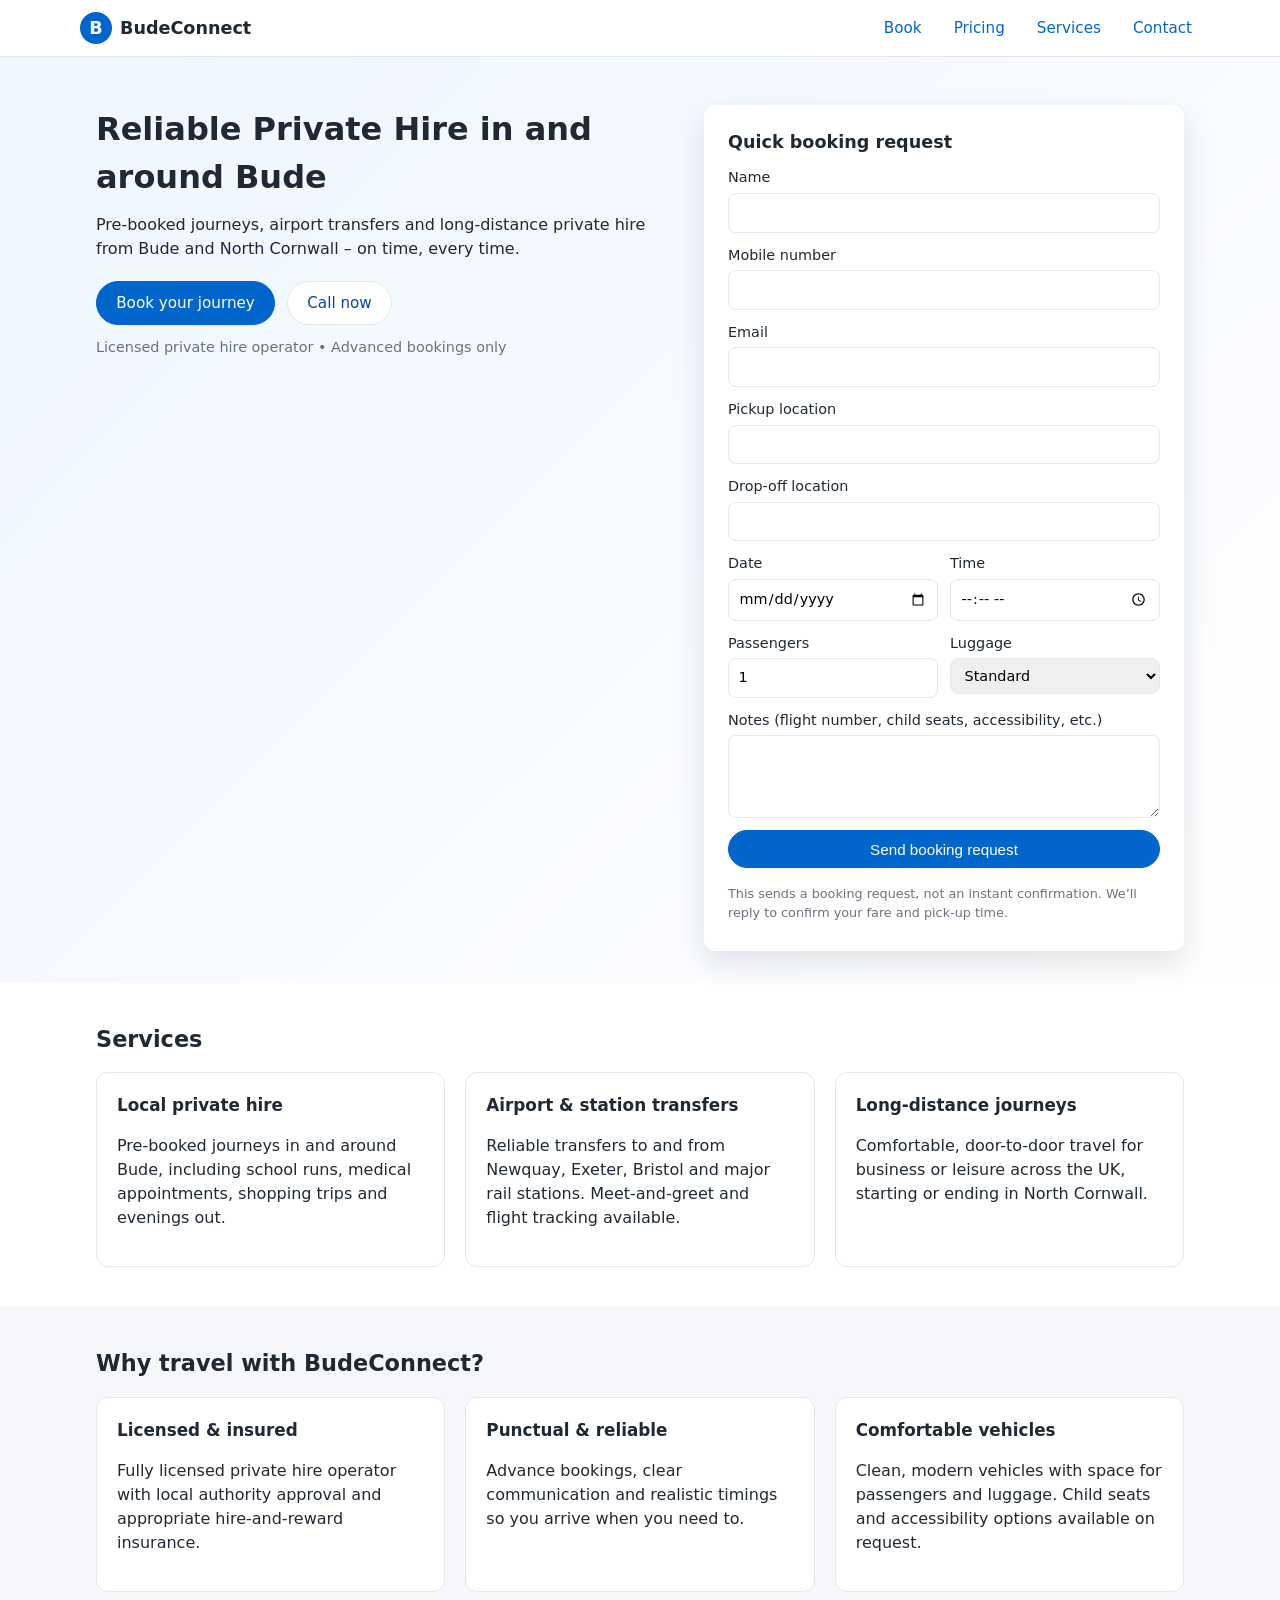
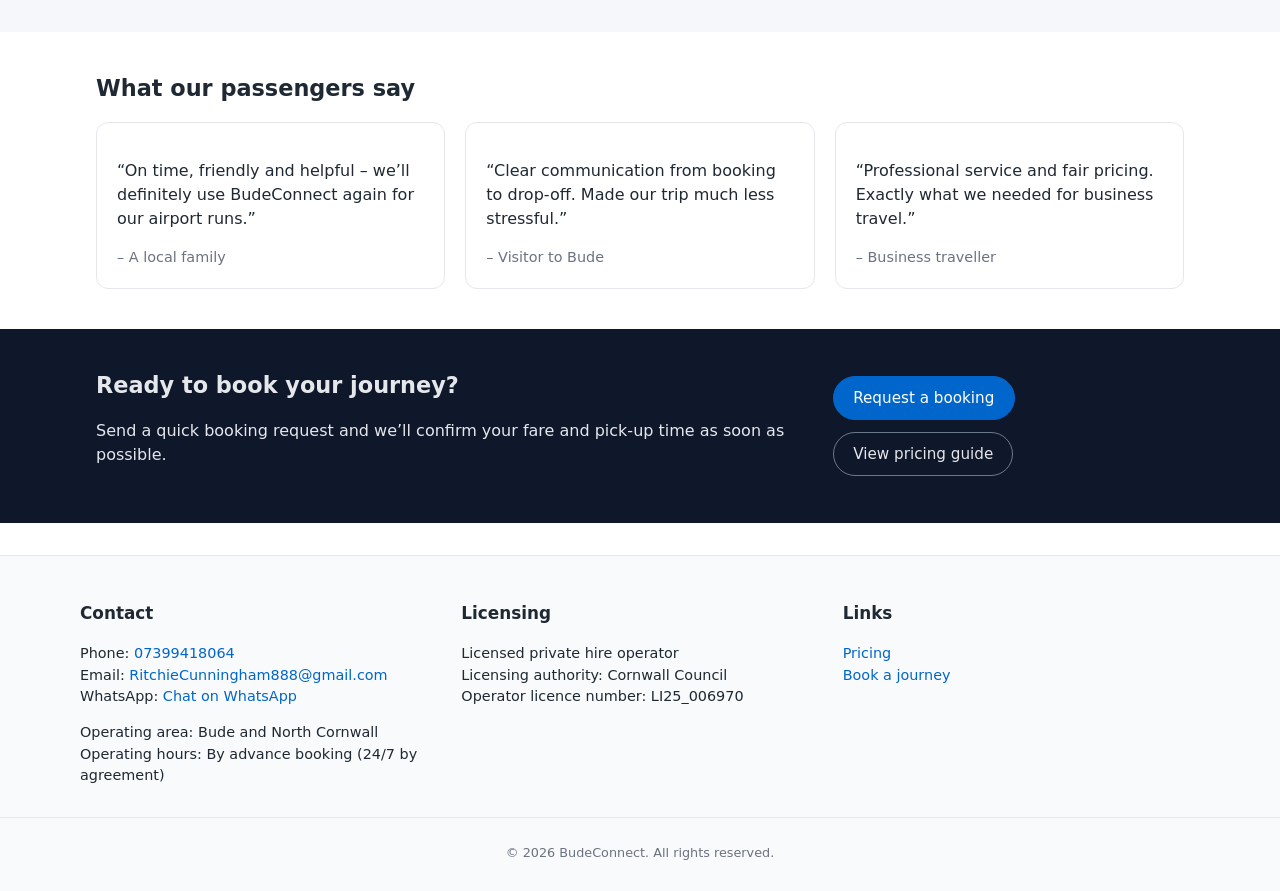
==== index.html @ 17c4858b "Initial Website" ====
<!DOCTYPE html>
<html lang="en">
<head>
  <meta charset="UTF-8">
  <title>BudeConnect | Private Hire & Airport Transfers</title>
  <meta name="viewport" content="width=device-width, initial-scale=1">
  <meta name="description" content="BudeConnect provides reliable, pre-booked private hire and airport transfers from Bude and North Cornwall.">
  <link rel="stylesheet" href="assets/styles.css">
</head>
<body>
  <header class="site-header">
    <div class="container header-inner">
      <div class="logo">
        <span class="logo-mark">B</span>
        <span class="logo-text">BudeConnect</span>
      </div>
      <nav class="nav">
        <a href="#booking">Book</a>
        <a href="pricing.html">Pricing</a>
        <a href="#services">Services</a>
        <a href="#contact">Contact</a>
      </nav>
    </div>
  </header>

  <main>
    <!-- Hero -->
    <section class="hero">
      <div class="container hero-inner">
        <div class="hero-copy">
          <h1>Reliable Private Hire in and around Bude</h1>
          <p>
            Pre-booked journeys, airport transfers and long-distance private hire from Bude and North Cornwall – on time, every time.
          </p>
          <div class="hero-actions">
            <a class="btn primary" href="#booking">Book your journey</a>
            <a class="btn secondary" href="tel:07 39941 8064">Call now</a>
          </div>
          <p class="hero-meta">
            Licensed private hire operator • Advanced bookings only
          </p>
        </div>
        <div class="hero-panel">
          <h2>Quick booking request</h2>
          <form class="booking-form" id="booking" action="https://formspree.io/f/xaqpllnl" method="POST">
            <label>
              Name
              <input type="text" name="name" required>
            </label>
            <label>
              Mobile number
              <input type="tel" name="phone" required>
            </label>
            <label>
              Email
              <input type="email" name="email" required>
            </label>
            <label>
              Pickup location
              <input type="text" name="pickup" required>
            </label>
            <label>
              Drop-off location
              <input type="text" name="dropoff" required>
            </label>
            <div class="form-row">
              <label>
                Date
                <input type="date" name="date" required>
              </label>
              <label>
                Time
                <input type="time" name="time" required>
              </label>
            </div>
            <div class="form-row">
              <label>
                Passengers
                <input type="number" name="passengers" min="1" max="8" value="1" required>
              </label>
              <label>
                Luggage
                <select name="luggage">
                  <option value="light">Light</option>
                  <option value="standard" selected>Standard</option>
                  <option value="heavy">Heavy</option>
                </select>
              </label>
            </div>
            <label>
              Notes (flight number, child seats, accessibility, etc.)
              <textarea name="notes" rows="3"></textarea>
            </label>
            <button type="submit" class="btn primary full-width">Send booking request</button>
            <p class="form-help">
              This sends a booking request, not an instant confirmation. We’ll reply to confirm your fare and pick‑up time.
            </p>
          </form>
        </div>
      </div>
    </section>

    <!-- Services -->
    <section class="section" id="services">
      <div class="container">
        <h2>Services</h2>
        <div class="grid three">
          <div class="card">
            <h3>Local private hire</h3>
            <p>
              Pre-booked journeys in and around Bude, including school runs, medical appointments, shopping trips and evenings out.
            </p>
          </div>
          <div class="card">
            <h3>Airport & station transfers</h3>
            <p>
              Reliable transfers to and from Newquay, Exeter, Bristol and major rail stations. Meet-and-greet and flight tracking available.
            </p>
          </div>
          <div class="card">
            <h3>Long-distance journeys</h3>
            <p>
              Comfortable, door-to-door travel for business or leisure across the UK, starting or ending in North Cornwall.
            </p>
          </div>
        </div>
      </div>
    </section>

    <!-- Why BudeConnect -->
    <section class="section alt">
      <div class="container">
        <h2>Why travel with BudeConnect?</h2>
        <div class="grid three">
          <div class="card">
            <h3>Licensed & insured</h3>
            <p>
              Fully licensed private hire operator with local authority approval and appropriate hire-and-reward insurance.
            </p>
          </div>
          <div class="card">
            <h3>Punctual & reliable</h3>
            <p>
              Advance bookings, clear communication and realistic timings so you arrive when you need to.
            </p>
          </div>
          <div class="card">
            <h3>Comfortable vehicles</h3>
            <p>
              Clean, modern vehicles with space for passengers and luggage. Child seats and accessibility options available on request.
            </p>
          </div>
        </div>
      </div>
    </section>

    <!-- Reviews -->
    <section class="section">
      <div class="container">
        <h2>What our passengers say</h2>
        <div class="grid three">
          <div class="card quote">
            <p>“On time, friendly and helpful – we’ll definitely use BudeConnect again for our airport runs.”</p>
            <span class="quote-name">– A local family</span>
          </div>
          <div class="card quote">
            <p>“Clear communication from booking to drop-off. Made our trip much less stressful.”</p>
            <span class="quote-name">– Visitor to Bude</span>
          </div>
          <div class="card quote">
            <p>“Professional service and fair pricing. Exactly what we needed for business travel.”</p>
            <span class="quote-name">– Business traveller</span>
          </div>
        </div>
      </div>
    </section>

    <!-- Call to action -->
    <section class="section cta">
      <div class="container cta-inner">
        <div>
          <h2>Ready to book your journey?</h2>
          <p>
            Send a quick booking request and we’ll confirm your fare and pick-up time as soon as possible.
          </p>
        </div>
        <div class="cta-actions">
          <a class="btn primary" href="#booking">Request a booking</a>
          <a class="btn secondary" href="pricing.html">View pricing guide</a>
        </div>
      </div>
    </section>
  </main>

  <footer class="site-footer" id="contact">
    <div class="container footer-inner">
      <div>
        <h3>Contact</h3>
        <p>
          Phone: <a href="tel:07 39941 8064">07399418064</a><br>
          Email: <a href="mailto:RitchieCunningham888@gmail.com">RitchieCunningham888@gmail.com</a><br>
          WhatsApp: <a href="https://wa.me/07399418064">Chat on WhatsApp</a>
        </p>
        <p>
          Operating area: Bude and North Cornwall<br>
          Operating hours: By advance booking (24/7 by agreement)
        </p>
      </div>
      <div>
        <h3>Licensing</h3>
        <p>
          Licensed private hire operator<br>
          Licensing authority: Cornwall Council<br>
          Operator licence number: LI25_006970
        </p>
      </div>
      <div>
        <h3>Links</h3>
        <p>
          <a href="pricing.html">Pricing</a><br>
          <a href="#booking">Book a journey</a>
        </p>
      </div>
    </div>
    <div class="footer-bottom">
      <p>&copy; <span id="year"></span> BudeConnect. All rights reserved.</p>
    </div>
    <script>
      document.getElementById('year').textContent = new Date().getFullYear();
    </script>
  </footer>
</body>
</html>
---- assets/styles.css ----
:root {
  --brand: #0066cc;
  --brand-dark: #004a94;
  --accent: #f4b000;
  --bg: #f5f7fa;
  --text: #1f2933;
  --muted: #6b7280;
  --card-bg: #ffffff;
  --border: #e5e7eb;
}

*,
*::before,
*::after {
  box-sizing: border-box;
}

body {
  margin: 0;
  font-family: system-ui, -apple-system, BlinkMacSystemFont, "Segoe UI", sans-serif;
  color: var(--text);
  background: #ffffff;
  line-height: 1.5;
}

a {
  color: var(--brand);
  text-decoration: none;
}

a:hover {
  text-decoration: underline;
}

img {
  max-width: 100%;
  height: auto;
}

/* Layout */
.container {
  width: 100%;
  max-width: 1120px;
  margin: 0 auto;
  padding: 0 1rem;
}

/* Header */
.site-header {
  border-bottom: 1px solid var(--border);
  background: #ffffffcc;
  backdrop-filter: blur(8px);
  position: sticky;
  top: 0;
  z-index: 10;
}

.header-inner {
  display: flex;
  align-items: center;
  justify-content: space-between;
  padding: 0.75rem 0;
}

.logo {
  display: flex;
  align-items: center;
  gap: 0.5rem;
  font-weight: 600;
  font-size: 1.1rem;
}

.logo-mark {
  background: var(--brand);
  color: #ffffff;
  width: 32px;
  height: 32px;
  display: inline-flex;
  align-items: center;
  justify-content: center;
  border-radius: 999px;
}

.nav {
  display: flex;
  gap: 1rem;
  align-items: center;
  font-size: 0.95rem;
}

.nav a {
  padding: 0.25rem 0.5rem;
  border-radius: 999px;
}

.nav a.active,
.nav a:hover {
  background: var(--bg);
}

/* Hero */
.hero {
  background: linear-gradient(135deg, #eff6ff, #ffffff);
  padding: 3rem 0 2rem;
}

.hero-inner {
  display: grid;
  grid-template-columns: minmax(0, 1.2fr) minmax(0, 1fr);
  gap: 2rem;
  align-items: flex-start;
}

.hero h1 {
  font-size: 2rem;
  margin: 0 0 0.75rem;
}

.hero p {
  margin: 0.25rem 0;
}

.hero-actions {
  margin: 1.25rem 0 0.75rem;
  display: flex;
  flex-wrap: wrap;
  gap: 0.75rem;
}

.hero-meta {
  font-size: 0.9rem;
  color: var(--muted);
}

/* Buttons */
.btn {
  display: inline-flex;
  align-items: center;
  justify-content: center;
  padding: 0.6rem 1.2rem;
  border-radius: 999px;
  border: 1px solid transparent;
  font-size: 0.95rem;
  font-weight: 500;
  cursor: pointer;
}

.btn.primary {
  background: var(--brand);
  color: #ffffff;
  border-color: var(--brand);
}

.btn.primary:hover {
  background: var(--brand-dark);
  border-color: var(--brand-dark);
}

.btn.secondary {
  background: #ffffff;
  color: var(--brand-dark);
  border-color: var(--border);
}

.btn.secondary:hover {
  background: var(--bg);
}

.btn.full-width {
  width: 100%;
}

/* Booking form */
.hero-panel {
  background: #ffffff;
  border-radius: 0.75rem;
  box-shadow: 0 12px 30px rgba(15, 23, 42, 0.12);
  padding: 1.5rem;
}

.hero-panel h2 {
  margin-top: 0;
  margin-bottom: 0.75rem;
  font-size: 1.1rem;
}

.booking-form {
  display: flex;
  flex-direction: column;
  gap: 0.75rem;
  margin-top: 0.5rem;
}

label {
  display: flex;
  flex-direction: column;
  gap: 0.25rem;
  font-size: 0.9rem;
}

input,
select,
textarea {
  border-radius: 0.5rem;
  border: 1px solid var(--border);
  padding: 0.5rem 0.6rem;
  font: inherit;
}

input:focus,
select:focus,
textarea:focus {
  outline: none;
  border-color: var(--brand);
  box-shadow: 0 0 0 1px rgba(37, 99, 235, 0.15);
}

.form-row {
  display: flex;
  gap: 0.75rem;
}

.form-row > * {
  flex: 1;
}

.form-help {
  font-size: 0.8rem;
  color: var(--muted);
  margin: 0.25rem 0 0;
}

/* Sections */
.section {
  padding: 2.5rem 0;
}

.section.alt {
  background: var(--bg);
}

.section h2 {
  margin-top: 0;
  margin-bottom: 1rem;
  font-size: 1.4rem;
}

/* Grid & cards */
.grid {
  display: grid;
  gap: 1.25rem;
}

.grid.three {
  grid-template-columns: repeat(auto-fit, minmax(220px, 1fr));
}

.card {
  background: var(--card-bg);
  border-radius: 0.75rem;
  padding: 1.25rem;
  border: 1px solid var(--border);
}

.card h3 {
  margin-top: 0;
  margin-bottom: 0.5rem;
  font-size: 1.05rem;
}

.card.quote {
  position: relative;
}

.card.quote::before {
  content: "“";
  position: absolute;
  font-size: 3rem;
  color: var(--bg);
  top: -0.75rem;
  left: 0.5rem;
  z-index: -1;
}

.quote-name {
  display: block;
  margin-top: 0.75rem;
  font-size: 0.9rem;
  color: var(--muted);
}

/* Lists */
.list {
  padding-left: 1.1rem;
}

.list li {
  margin-bottom: 0.35rem;
}

/* Table */
.table {
  width: 100%;
  border-radius: 0.75rem;
  border: 1px solid var(--border);
  overflow: hidden;
  margin: 1rem 0;
}

.table-row {
  display: grid;
  grid-template-columns: 1.2fr 0.8fr 1.6fr;
}

.table-row > div {
  padding: 0.6rem 0.75rem;
  border-bottom: 1px solid var(--border);
  font-size: 0.9rem;
}

.table-header {
  background: var(--bg);
  font-weight: 600;
}

.table-row:last-child > div {
  border-bottom: none;
}

/* CTA */
.section.cta {
  background: #0f172a;
  color: #e5e7eb;
}

.cta-inner {
  display: flex;
  align-items: center;
  justify-content: space-between;
  gap: 1.25rem;
}

.cta-actions {
  display: flex;
  gap: 0.75rem;
  flex-wrap: wrap;
}

.section.cta .btn.secondary {
  background: transparent;
  color: #e5e7eb;
  border-color: rgba(148, 163, 184, 0.7);
}

.section.cta .btn.secondary:hover {
  background: rgba(15, 23, 42, 0.6);
}

/* Footer */
.site-footer {
  border-top: 1px solid var(--border);
  background: #f9fafb;
  margin-top: 2rem;
}

.footer-inner {
  display: grid;
  grid-template-columns: repeat(auto-fit, minmax(220px, 1fr));
  gap: 1.5rem;
  padding: 1.75rem 0 1rem;
  font-size: 0.9rem;
}

.footer-bottom {
  border-top: 1px solid var(--border);
  text-align: center;
  padding: 0.75rem 1rem 1rem;
  font-size: 0.8rem;
  color: var(--muted);
}

.muted {
  color: var(--muted);
}

/* Responsive */
@media (max-width: 800px) {
  .hero-inner {
    grid-template-columns: 1fr;
  }

  .hero {
    padding-top: 1.5rem;
  }

  .header-inner {
    flex-direction: column;
    align-items: flex-start;
    gap: 0.5rem;
  }

  .cta-inner {
    flex-direction: column;
    align-items: flex-start;
  }

  .nav {
    flex-wrap: wrap;
  }

  .form-row {
    flex-direction: column;
  }

  .table-row {
    grid-template-columns: 1.1fr 0.9fr 1.5fr;
  }
}
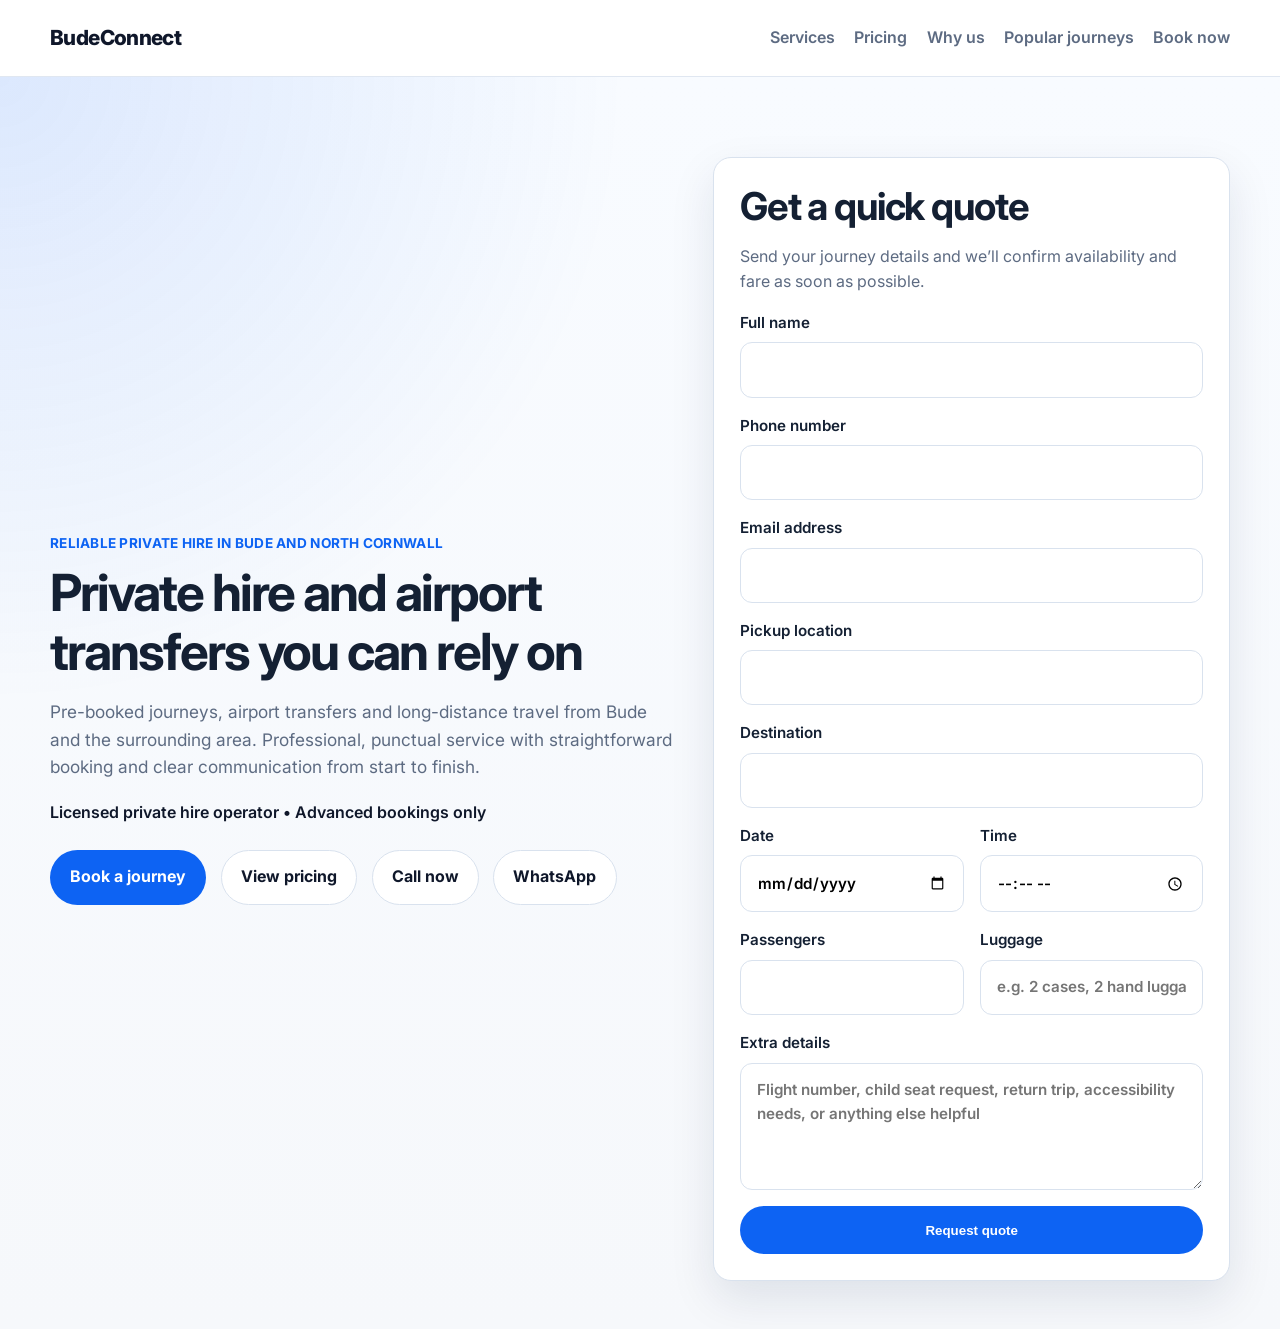
==== commit e6ac2ba2: "Add files via upload" ====
--- a/index.html
+++ b/index.html
@@ -1,233 +1,110 @@
 <!DOCTYPE html>
 <html lang="en">
 <head>
-  <meta charset="UTF-8">
-  <title>BudeConnect | Private Hire & Airport Transfers</title>
-  <meta name="viewport" content="width=device-width, initial-scale=1">
-  <meta name="description" content="BudeConnect provides reliable, pre-booked private hire and airport transfers from Bude and North Cornwall.">
-  <link rel="stylesheet" href="assets/styles.css">
+  <meta charset="UTF-8" />
+  <meta name="viewport" content="width=device-width, initial-scale=1.0" />
+  <title>BudeConnect | Private Hire & Airport Transfers in Bude</title>
+  <meta name="description" content="BudeConnect provides reliable private hire, airport transfers and long-distance journeys from Bude and North Cornwall. Pre-booked travel with professional service." />
+  <link rel="preconnect" href="https://fonts.googleapis.com">
+  <link rel="preconnect" href="https://fonts.gstatic.com" crossorigin>
+  <link href="https://fonts.googleapis.com/css2?family=Inter:wght@400;500;600;700;800&display=swap" rel="stylesheet">
+  <link rel="stylesheet" href="assets/styles.css" />
 </head>
 <body>
   <header class="site-header">
-    <div class="container header-inner">
-      <div class="logo">
-        <span class="logo-mark">B</span>
-        <span class="logo-text">BudeConnect</span>
-      </div>
-      <nav class="nav">
-        <a href="#booking">Book</a>
+    <div class="container nav">
+      <a href="index.html" class="logo">BudeConnect</a>
+      <nav>
+        <a href="#services">Services</a>
         <a href="pricing.html">Pricing</a>
-        <a href="#services">Services</a>
-        <a href="#contact">Contact</a>
+        <a href="#why-us">Why us</a>
+        <a href="#journeys">Popular journeys</a>
+        <a href="#booking">Book now</a>
       </nav>
     </div>
   </header>
 
   <main>
-    <!-- Hero -->
     <section class="hero">
-      <div class="container hero-inner">
+      <div class="container hero-grid">
         <div class="hero-copy">
-          <h1>Reliable Private Hire in and around Bude</h1>
-          <p>
-            Pre-booked journeys, airport transfers and long-distance private hire from Bude and North Cornwall – on time, every time.
+          <p class="eyebrow">Reliable private hire in Bude and North Cornwall</p>
+          <h1>Private hire and airport transfers you can rely on</h1>
+          <p class="hero-text">
+            Pre-booked journeys, airport transfers and long-distance travel from Bude and the surrounding area.
+            Professional, punctual service with straightforward booking and clear communication from start to finish.
           </p>
+          <p class="hero-note">Licensed private hire operator • Advanced bookings only</p>
+
           <div class="hero-actions">
-            <a class="btn primary" href="#booking">Book your journey</a>
-            <a class="btn secondary" href="tel:07 39941 8064">Call now</a>
+            <a class="btn btn-primary" href="#booking">Book a journey</a>
+            <a class="btn btn-secondary" href="pricing.html">View pricing</a>
+            <a class="btn btn-secondary" href="tel:07399418064">Call now</a>
+            <a class="btn btn-secondary" href="https://wa.me/447399418064">WhatsApp</a>
           </div>
-          <p class="hero-meta">
-            Licensed private hire operator • Advanced bookings only
-          </p>
         </div>
-        <div class="hero-panel">
-          <h2>Quick booking request</h2>
-          <form class="booking-form" id="booking" action="https://formspree.io/f/xaqpllnl" method="POST">
+
+        <div class="booking-card" id="booking">
+          <h2>Get a quick quote</h2>
+          <p>Send your journey details and we’ll confirm availability and fare as soon as possible.</p>
+
+          <form action="https://formspree.io/f/xaqpllnl" method="POST" class="booking-form">
             <label>
-              Name
+              Full name
               <input type="text" name="name" required>
             </label>
+
             <label>
-              Mobile number
+              Phone number
               <input type="tel" name="phone" required>
             </label>
+
             <label>
-              Email
-              <input type="email" name="email" required>
+              Email address
+              <input type="email" name="email">
             </label>
+
             <label>
               Pickup location
               <input type="text" name="pickup" required>
             </label>
+
             <label>
-              Drop-off location
-              <input type="text" name="dropoff" required>
+              Destination
+              <input type="text" name="destination" required>
             </label>
+
             <div class="form-row">
               <label>
                 Date
                 <input type="date" name="date" required>
               </label>
+
               <label>
                 Time
                 <input type="time" name="time" required>
               </label>
             </div>
+
             <div class="form-row">
               <label>
                 Passengers
-                <input type="number" name="passengers" min="1" max="8" value="1" required>
+                <input type="number" name="passengers" min="1" max="8" required>
               </label>
+
               <label>
                 Luggage
-                <select name="luggage">
-                  <option value="light">Light</option>
-                  <option value="standard" selected>Standard</option>
-                  <option value="heavy">Heavy</option>
-                </select>
+                <input type="text" name="luggage" placeholder="e.g. 2 cases, 2 hand luggage">
               </label>
             </div>
+
             <label>
-              Notes (flight number, child seats, accessibility, etc.)
-              <textarea name="notes" rows="3"></textarea>
+              Extra details
+              <textarea name="message" rows="4" placeholder="Flight number, child seat request, return trip, accessibility needs, or anything else helpful"></textarea>
             </label>
-            <button type="submit" class="btn primary full-width">Send booking request</button>
-            <p class="form-help">
-              This sends a booking request, not an instant confirmation. We’ll reply to confirm your fare and pick‑up time.
-            </p>
+
+            <button type="submit" class="btn btn-primary btn-full">Request quote</button>
           </form>
         </div>
       </div>
-    </section>
-
-    <!-- Services -->
-    <section class="section" id="services">
-      <div class="container">
-        <h2>Services</h2>
-        <div class="grid three">
-          <div class="card">
-            <h3>Local private hire</h3>
-            <p>
-              Pre-booked journeys in and around Bude, including school runs, medical appointments, shopping trips and evenings out.
-            </p>
-          </div>
-          <div class="card">
-            <h3>Airport & station transfers</h3>
-            <p>
-              Reliable transfers to and from Newquay, Exeter, Bristol and major rail stations. Meet-and-greet and flight tracking available.
-            </p>
-          </div>
-          <div class="card">
-            <h3>Long-distance journeys</h3>
-            <p>
-              Comfortable, door-to-door travel for business or leisure across the UK, starting or ending in North Cornwall.
-            </p>
-          </div>
-        </div>
-      </div>
-    </section>
-
-    <!-- Why BudeConnect -->
-    <section class="section alt">
-      <div class="container">
-        <h2>Why travel with BudeConnect?</h2>
-        <div class="grid three">
-          <div class="card">
-            <h3>Licensed & insured</h3>
-            <p>
-              Fully licensed private hire operator with local authority approval and appropriate hire-and-reward insurance.
-            </p>
-          </div>
-          <div class="card">
-            <h3>Punctual & reliable</h3>
-            <p>
-              Advance bookings, clear communication and realistic timings so you arrive when you need to.
-            </p>
-          </div>
-          <div class="card">
-            <h3>Comfortable vehicles</h3>
-            <p>
-              Clean, modern vehicles with space for passengers and luggage. Child seats and accessibility options available on request.
-            </p>
-          </div>
-        </div>
-      </div>
-    </section>
-
-    <!-- Reviews -->
-    <section class="section">
-      <div class="container">
-        <h2>What our passengers say</h2>
-        <div class="grid three">
-          <div class="card quote">
-            <p>“On time, friendly and helpful – we’ll definitely use BudeConnect again for our airport runs.”</p>
-            <span class="quote-name">– A local family</span>
-          </div>
-          <div class="card quote">
-            <p>“Clear communication from booking to drop-off. Made our trip much less stressful.”</p>
-            <span class="quote-name">– Visitor to Bude</span>
-          </div>
-          <div class="card quote">
-            <p>“Professional service and fair pricing. Exactly what we needed for business travel.”</p>
-            <span class="quote-name">– Business traveller</span>
-          </div>
-        </div>
-      </div>
-    </section>
-
-    <!-- Call to action -->
-    <section class="section cta">
-      <div class="container cta-inner">
-        <div>
-          <h2>Ready to book your journey?</h2>
-          <p>
-            Send a quick booking request and we’ll confirm your fare and pick-up time as soon as possible.
-          </p>
-        </div>
-        <div class="cta-actions">
-          <a class="btn primary" href="#booking">Request a booking</a>
-          <a class="btn secondary" href="pricing.html">View pricing guide</a>
-        </div>
-      </div>
-    </section>
-  </main>
-
-  <footer class="site-footer" id="contact">
-    <div class="container footer-inner">
-      <div>
-        <h3>Contact</h3>
-        <p>
-          Phone: <a href="tel:07 39941 8064">07399418064</a><br>
-          Email: <a href="mailto:RitchieCunningham888@gmail.com">RitchieCunningham888@gmail.com</a><br>
-          WhatsApp: <a href="https://wa.me/07399418064">Chat on WhatsApp</a>
-        </p>
-        <p>
-          Operating area: Bude and North Cornwall<br>
-          Operating hours: By advance booking (24/7 by agreement)
-        </p>
-      </div>
-      <div>
-        <h3>Licensing</h3>
-        <p>
-          Licensed private hire operator<br>
-          Licensing authority: Cornwall Council<br>
-          Operator licence number: LI25_006970
-        </p>
-      </div>
-      <div>
-        <h3>Links</h3>
-        <p>
-          <a href="pricing.html">Pricing</a><br>
-          <a href="#booking">Book a journey</a>
-        </p>
-      </div>
-    </div>
-    <div class="footer-bottom">
-      <p>&copy; <span id="year"></span> BudeConnect. All rights reserved.</p>
-    </div>
-    <script>
-      document.getElementById('year').textContent = new Date().getFullYear();
-    </script>
-  </footer>
-</body>
-</html>
+    </sect
--- a/assets/styles.css
+++ b/assets/styles.css
@@ -1,418 +1,424 @@
 :root {
-  --brand: #0066cc;
-  --brand-dark: #004a94;
-  --accent: #f4b000;
-  --bg: #f5f7fa;
-  --text: #1f2933;
-  --muted: #6b7280;
-  --card-bg: #ffffff;
-  --border: #e5e7eb;
-}
-
-*,
-*::before,
-*::after {
+  --bg: #f6f8fb;
+  --surface: #ffffff;
+  --surface-alt: #eef3f9;
+  --text: #142033;
+  --muted: #5d6b82;
+  --primary: #0d63f3;
+  --primary-dark: #094fc5;
+  --accent: #0f172a;
+  --border: #d9e2ee;
+  --shadow: 0 18px 45px rgba(12, 30, 66, 0.10);
+  --radius: 18px;
+  --container: 1180px;
+}
+
+* {
   box-sizing: border-box;
+}
+
+html {
+  scroll-behavior: smooth;
 }
 
 body {
   margin: 0;
-  font-family: system-ui, -apple-system, BlinkMacSystemFont, "Segoe UI", sans-serif;
+  font-family: "Inter", sans-serif;
+  background: var(--bg);
   color: var(--text);
-  background: #ffffff;
-  line-height: 1.5;
+  line-height: 1.6;
 }
 
 a {
-  color: var(--brand);
+  color: inherit;
   text-decoration: none;
-}
-
-a:hover {
-  text-decoration: underline;
 }
 
 img {
   max-width: 100%;
-  height: auto;
-}
-
-/* Layout */
+  display: block;
+}
+
 .container {
-  width: 100%;
-  max-width: 1120px;
+  width: min(var(--container), calc(100% - 2rem));
   margin: 0 auto;
-  padding: 0 1rem;
-}
-
-/* Header */
+}
+
 .site-header {
-  border-bottom: 1px solid var(--border);
-  background: #ffffffcc;
-  backdrop-filter: blur(8px);
   position: sticky;
   top: 0;
-  z-index: 10;
-}
-
-.header-inner {
+  z-index: 100;
+  background: rgba(255, 255, 255, 0.92);
+  backdrop-filter: blur(12px);
+  border-bottom: 1px solid rgba(217, 226, 238, 0.8);
+}
+
+.nav {
+  min-height: 76px;
   display: flex;
   align-items: center;
   justify-content: space-between;
-  padding: 0.75rem 0;
+  gap: 1rem;
 }
 
 .logo {
+  font-size: 1.3rem;
+  font-weight: 800;
+  letter-spacing: -0.03em;
+  color: var(--accent);
+}
+
+nav {
   display: flex;
+  gap: 1.2rem;
+  flex-wrap: wrap;
+}
+
+nav a {
+  color: var(--muted);
+  font-weight: 600;
+}
+
+nav a:hover {
+  color: var(--primary);
+}
+
+.hero {
+  padding: 5rem 0 3rem;
+  background:
+    radial-gradient(circle at top left, rgba(13, 99, 243, 0.12), transparent 35%),
+    linear-gradient(180deg, #f8fbff 0%, #f6f8fb 100%);
+}
+
+.hero-small {
+  padding: 4rem 0 2.5rem;
+}
+
+.hero-grid {
+  display: grid;
+  grid-template-columns: 1.1fr 0.9fr;
+  gap: 2rem;
   align-items: center;
-  gap: 0.5rem;
+}
+
+.eyebrow {
+  margin: 0 0 0.5rem;
+  color: var(--primary);
+  font-weight: 700;
+  letter-spacing: 0.02em;
+  text-transform: uppercase;
+  font-size: 0.85rem;
+}
+
+h1, h2, h3, h4 {
+  line-height: 1.15;
+  margin-top: 0;
+}
+
+h1 {
+  font-size: clamp(2.3rem, 4vw, 4.2rem);
+  margin-bottom: 1rem;
+  letter-spacing: -0.04em;
+}
+
+h2 {
+  font-size: clamp(1.8rem, 3vw, 2.7rem);
+  margin-bottom: 1rem;
+  letter-spacing: -0.03em;
+}
+
+h3 {
+  font-size: 1.25rem;
+  margin-bottom: 0.65rem;
+}
+
+.hero-text,
+.section-heading p,
+.card p,
+.routes-note,
+.site-footer p,
+blockquote,
+.booking-card p {
+  color: var(--muted);
+}
+
+.hero-text {
+  font-size: 1.08rem;
+  max-width: 62ch;
+}
+
+.hero-note {
+  margin: 1.2rem 0 1.5rem;
   font-weight: 600;
-  font-size: 1.1rem;
-}
-
-.logo-mark {
-  background: var(--brand);
-  color: #ffffff;
-  width: 32px;
-  height: 32px;
-  display: inline-flex;
-  align-items: center;
-  justify-content: center;
-  border-radius: 999px;
-}
-
-.nav {
-  display: flex;
-  gap: 1rem;
-  align-items: center;
-  font-size: 0.95rem;
-}
-
-.nav a {
-  padding: 0.25rem 0.5rem;
-  border-radius: 999px;
-}
-
-.nav a.active,
-.nav a:hover {
-  background: var(--bg);
-}
-
-/* Hero */
-.hero {
-  background: linear-gradient(135deg, #eff6ff, #ffffff);
-  padding: 3rem 0 2rem;
-}
-
-.hero-inner {
-  display: grid;
-  grid-template-columns: minmax(0, 1.2fr) minmax(0, 1fr);
-  gap: 2rem;
-  align-items: flex-start;
-}
-
-.hero h1 {
-  font-size: 2rem;
-  margin: 0 0 0.75rem;
-}
-
-.hero p {
-  margin: 0.25rem 0;
-}
-
-.hero-actions {
-  margin: 1.25rem 0 0.75rem;
+  color: var(--accent);
+}
+
+.hero-actions,
+.cta-actions {
   display: flex;
   flex-wrap: wrap;
-  gap: 0.75rem;
-}
-
-.hero-meta {
-  font-size: 0.9rem;
-  color: var(--muted);
-}
-
-/* Buttons */
+  gap: 0.9rem;
+}
+
 .btn {
   display: inline-flex;
   align-items: center;
   justify-content: center;
-  padding: 0.6rem 1.2rem;
+  min-height: 48px;
+  padding: 0.85rem 1.2rem;
   border-radius: 999px;
+  font-weight: 700;
+  transition: 0.2s ease;
   border: 1px solid transparent;
+}
+
+.btn-primary {
+  background: var(--primary);
+  color: #fff;
+}
+
+.btn-primary:hover {
+  background: var(--primary-dark);
+  transform: translateY(-1px);
+}
+
+.btn-secondary {
+  background: #fff;
+  color: var(--accent);
+  border-color: var(--border);
+}
+
+.btn-secondary:hover {
+  border-color: var(--primary);
+  color: var(--primary);
+}
+
+.btn-full {
+  width: 100%;
+}
+
+.booking-card,
+.card,
+.route-card,
+.cta-box,
+.testimonials blockquote,
+.pricing-table-wrap {
+  background: var(--surface);
+  border: 1px solid var(--border);
+  border-radius: var(--radius);
+  box-shadow: var(--shadow);
+}
+
+.booking-card {
+  padding: 1.6rem;
+}
+
+.booking-form {
+  display: grid;
+  gap: 1rem;
+  margin-top: 1rem;
+}
+
+.booking-form label {
+  display: grid;
+  gap: 0.45rem;
   font-size: 0.95rem;
-  font-weight: 500;
-  cursor: pointer;
-}
-
-.btn.primary {
-  background: var(--brand);
-  color: #ffffff;
-  border-color: var(--brand);
-}
-
-.btn.primary:hover {
-  background: var(--brand-dark);
-  border-color: var(--brand-dark);
-}
-
-.btn.secondary {
-  background: #ffffff;
-  color: var(--brand-dark);
-  border-color: var(--border);
-}
-
-.btn.secondary:hover {
-  background: var(--bg);
-}
-
-.btn.full-width {
+  font-weight: 600;
+}
+
+.booking-form input,
+.booking-form textarea {
   width: 100%;
-}
-
-/* Booking form */
-.hero-panel {
-  background: #ffffff;
-  border-radius: 0.75rem;
-  box-shadow: 0 12px 30px rgba(15, 23, 42, 0.12);
+  padding: 0.9rem 1rem;
+  border-radius: 12px;
+  border: 1px solid var(--border);
+  font: inherit;
+  background: #fff;
+}
+
+.booking-form input:focus,
+.booking-form textarea:focus {
+  outline: none;
+  border-color: var(--primary);
+  box-shadow: 0 0 0 4px rgba(13, 99, 243, 0.12);
+}
+
+.form-row {
+  display: grid;
+  grid-template-columns: 1fr 1fr;
+  gap: 1rem;
+}
+
+.trust-strip {
+  padding: 0 0 1rem;
+}
+
+.trust-items {
+  display: grid;
+  grid-template-columns: repeat(4, 1fr);
+  gap: 1rem;
+}
+
+.trust-items div {
+  background: var(--surface);
+  border: 1px solid var(--border);
+  border-radius: 14px;
+  padding: 1rem;
+  text-align: center;
+  font-weight: 700;
+  color: var(--accent);
+}
+
+.section {
+  padding: 4.5rem 0;
+}
+
+.section.alt {
+  background: var(--surface-alt);
+}
+
+.section-heading {
+  max-width: 760px;
+  margin-bottom: 2rem;
+}
+
+.cards {
+  display: grid;
+  grid-template-columns: repeat(3, 1fr);
+  gap: 1.25rem;
+}
+
+.card {
   padding: 1.5rem;
 }
 
-.hero-panel h2 {
-  margin-top: 0;
-  margin-bottom: 0.75rem;
-  font-size: 1.1rem;
-}
-
-.booking-form {
+.route-grid {
+  display: grid;
+  grid-template-columns: repeat(3, 1fr);
+  gap: 1rem;
+}
+
+.route-card {
+  padding: 1.15rem;
+  font-weight: 700;
+  text-align: center;
+}
+
+.routes-note {
+  margin-top: 1rem;
+}
+
+.testimonials {
+  display: grid;
+  grid-template-columns: repeat(3, 1fr);
+  gap: 1.25rem;
+}
+
+.testimonials blockquote {
+  margin: 0;
+  padding: 1.5rem;
+  font-size: 1rem;
+}
+
+.pricing-table-wrap {
+  overflow-x: auto;
+}
+
+.pricing-table {
+  width: 100%;
+  border-collapse: collapse;
+  min-width: 700px;
+}
+
+.pricing-table th,
+.pricing-table td {
+  padding: 1rem 1.1rem;
+  text-align: left;
+  border-bottom: 1px solid var(--border);
+}
+
+.pricing-table th {
+  background: #f8fbff;
+  color: var(--accent);
+  font-size: 0.95rem;
+}
+
+.pricing-table td {
+  color: var(--muted);
+}
+
+.pricing-table tbody tr:hover {
+  background: #fafcff;
+}
+
+.cta-box {
+  padding: 2rem;
   display: flex;
-  flex-direction: column;
-  gap: 0.75rem;
-  margin-top: 0.5rem;
-}
-
-label {
-  display: flex;
-  flex-direction: column;
-  gap: 0.25rem;
-  font-size: 0.9rem;
-}
-
-input,
-select,
-textarea {
-  border-radius: 0.5rem;
-  border: 1px solid var(--border);
-  padding: 0.5rem 0.6rem;
-  font: inherit;
-}
-
-input:focus,
-select:focus,
-textarea:focus {
-  outline: none;
-  border-color: var(--brand);
-  box-shadow: 0 0 0 1px rgba(37, 99, 235, 0.15);
-}
-
-.form-row {
-  display: flex;
-  gap: 0.75rem;
-}
-
-.form-row > * {
-  flex: 1;
-}
-
-.form-help {
-  font-size: 0.8rem;
-  color: var(--muted);
-  margin: 0.25rem 0 0;
-}
-
-/* Sections */
-.section {
-  padding: 2.5rem 0;
-}
-
-.section.alt {
-  background: var(--bg);
-}
-
-.section h2 {
-  margin-top: 0;
-  margin-bottom: 1rem;
-  font-size: 1.4rem;
-}
-
-/* Grid & cards */
-.grid {
-  display: grid;
-  gap: 1.25rem;
-}
-
-.grid.three {
-  grid-template-columns: repeat(auto-fit, minmax(220px, 1fr));
-}
-
-.card {
-  background: var(--card-bg);
-  border-radius: 0.75rem;
-  padding: 1.25rem;
-  border: 1px solid var(--border);
-}
-
-.card h3 {
-  margin-top: 0;
-  margin-bottom: 0.5rem;
-  font-size: 1.05rem;
-}
-
-.card.quote {
-  position: relative;
-}
-
-.card.quote::before {
-  content: "“";
-  position: absolute;
-  font-size: 3rem;
-  color: var(--bg);
-  top: -0.75rem;
-  left: 0.5rem;
-  z-index: -1;
-}
-
-.quote-name {
-  display: block;
-  margin-top: 0.75rem;
-  font-size: 0.9rem;
-  color: var(--muted);
-}
-
-/* Lists */
-.list {
-  padding-left: 1.1rem;
-}
-
-.list li {
-  margin-bottom: 0.35rem;
-}
-
-/* Table */
-.table {
-  width: 100%;
-  border-radius: 0.75rem;
-  border: 1px solid var(--border);
-  overflow: hidden;
-  margin: 1rem 0;
-}
-
-.table-row {
-  display: grid;
-  grid-template-columns: 1.2fr 0.8fr 1.6fr;
-}
-
-.table-row > div {
-  padding: 0.6rem 0.75rem;
-  border-bottom: 1px solid var(--border);
-  font-size: 0.9rem;
-}
-
-.table-header {
-  background: var(--bg);
-  font-weight: 600;
-}
-
-.table-row:last-child > div {
-  border-bottom: none;
-}
-
-/* CTA */
-.section.cta {
+  justify-content: space-between;
+  align-items: center;
+  gap: 1.5rem;
+}
+
+.site-footer {
   background: #0f172a;
-  color: #e5e7eb;
-}
-
-.cta-inner {
-  display: flex;
-  align-items: center;
-  justify-content: space-between;
-  gap: 1.25rem;
-}
-
-.cta-actions {
-  display: flex;
-  gap: 0.75rem;
-  flex-wrap: wrap;
-}
-
-.section.cta .btn.secondary {
-  background: transparent;
-  color: #e5e7eb;
-  border-color: rgba(148, 163, 184, 0.7);
-}
-
-.section.cta .btn.secondary:hover {
-  background: rgba(15, 23, 42, 0.6);
-}
-
-/* Footer */
-.site-footer {
-  border-top: 1px solid var(--border);
-  background: #f9fafb;
-  margin-top: 2rem;
-}
-
-.footer-inner {
-  display: grid;
-  grid-template-columns: repeat(auto-fit, minmax(220px, 1fr));
-  gap: 1.5rem;
-  padding: 1.75rem 0 1rem;
-  font-size: 0.9rem;
-}
-
-.footer-bottom {
-  border-top: 1px solid var(--border);
-  text-align: center;
-  padding: 0.75rem 1rem 1rem;
-  font-size: 0.8rem;
-  color: var(--muted);
-}
-
-.muted {
-  color: var(--muted);
-}
-
-/* Responsive */
-@media (max-width: 800px) {
-  .hero-inner {
+  color: rgba(255, 255, 255, 0.92);
+  padding: 3rem 0;
+}
+
+.site-footer p,
+.site-footer a,
+.site-footer h3,
+.site-footer h4 {
+  color: inherit;
+}
+
+.footer-grid {
+  display: grid;
+  grid-template-columns: 1.1fr 1fr 1fr;
+  gap: 2rem;
+}
+
+@media (max-width: 980px) {
+  .hero-grid,
+  .cards,
+  .route-grid,
+  .testimonials,
+  .footer-grid,
+  .trust-items,
+  .cta-box {
     grid-template-columns: 1fr;
   }
 
+  .cta-box {
+    display: grid;
+  }
+}
+
+@media (max-width: 720px) {
+  .nav {
+    padding: 0.8rem 0;
+    align-items: flex-start;
+    flex-direction: column;
+  }
+
   .hero {
-    padding-top: 1.5rem;
-  }
-
-  .header-inner {
+    padding-top: 3.5rem;
+  }
+
+  .form-row {
+    grid-template-columns: 1fr;
+  }
+
+  h1 {
+    font-size: 2.3rem;
+  }
+
+  .hero-actions,
+  .cta-actions {
     flex-direction: column;
-    align-items: flex-start;
-    gap: 0.5rem;
-  }
-
-  .cta-inner {
-    flex-direction: column;
-    align-items: flex-start;
-  }
-
-  .nav {
-    flex-wrap: wrap;
-  }
-
-  .form-row {
-    flex-direction: column;
-  }
-
-  .table-row {
-    grid-template-columns: 1.1fr 0.9fr 1.5fr;
-  }
-}
+  }
+
+  .btn {
+    width: 100%;
+  }
+}
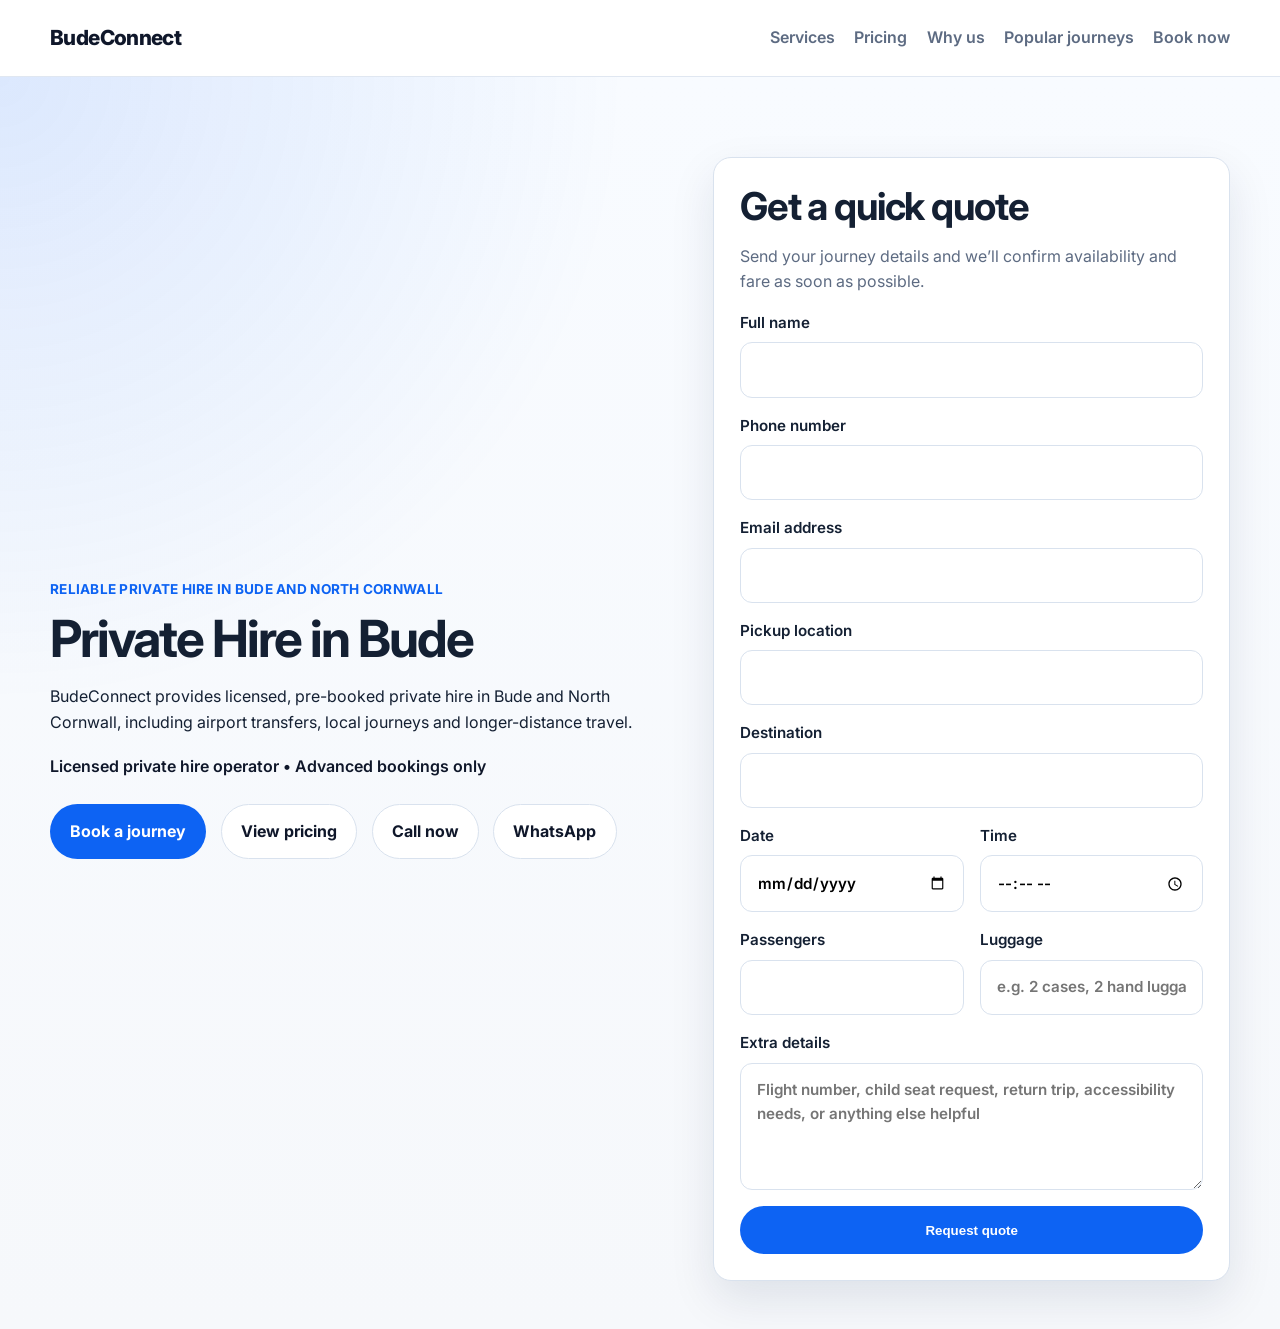
==== commit ea177330: "Add files via upload" ====
--- a/index.html
+++ b/index.html
@@ -3,8 +3,8 @@
 <head>
   <meta charset="UTF-8" />
   <meta name="viewport" content="width=device-width, initial-scale=1.0" />
-  <title>BudeConnect | Private Hire & Airport Transfers in Bude</title>
-  <meta name="description" content="BudeConnect provides reliable private hire, airport transfers and long-distance journeys from Bude and North Cornwall. Pre-booked travel with professional service." />
+<title>Bude Private Hire | Airport Transfers & Local Journeys | BudeConnect</title>
+<meta name="description" content="Licensed private hire in Bude for airport transfers, local journeys and longer-distance travel across North Cornwall. Pre-book with BudeConnect.">
   <link rel="preconnect" href="https://fonts.googleapis.com">
   <link rel="preconnect" href="https://fonts.gstatic.com" crossorigin>
   <link href="https://fonts.googleapis.com/css2?family=Inter:wght@400;500;600;700;800&display=swap" rel="stylesheet">
@@ -29,11 +29,8 @@
       <div class="container hero-grid">
         <div class="hero-copy">
           <p class="eyebrow">Reliable private hire in Bude and North Cornwall</p>
-          <h1>Private hire and airport transfers you can rely on</h1>
-          <p class="hero-text">
-            Pre-booked journeys, airport transfers and long-distance travel from Bude and the surrounding area.
-            Professional, punctual service with straightforward booking and clear communication from start to finish.
-          </p>
+         <h1>Private Hire in Bude</h1>
+         <p>BudeConnect provides licensed, pre-booked private hire in Bude and North Cornwall, including airport transfers, local journeys and longer-distance travel.</p>
           <p class="hero-note">Licensed private hire operator • Advanced bookings only</p>
 
           <div class="hero-actions">
